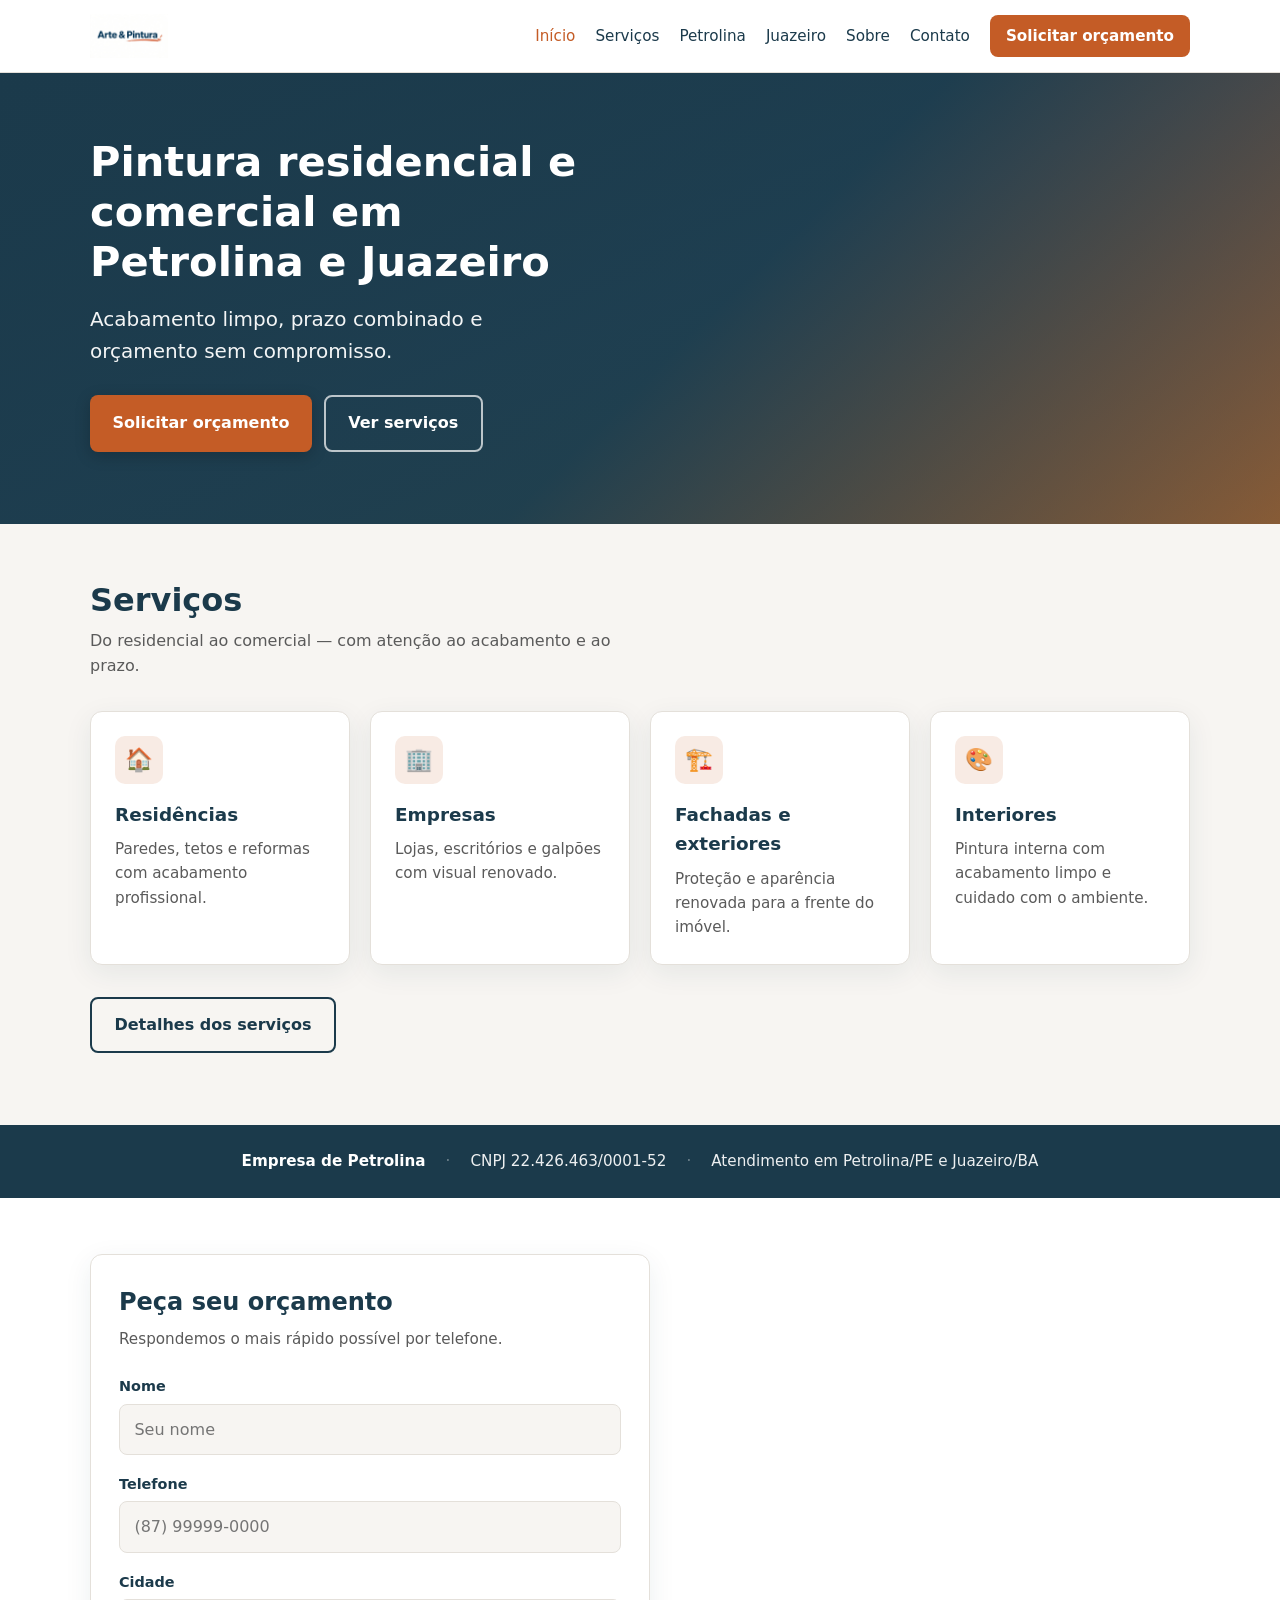
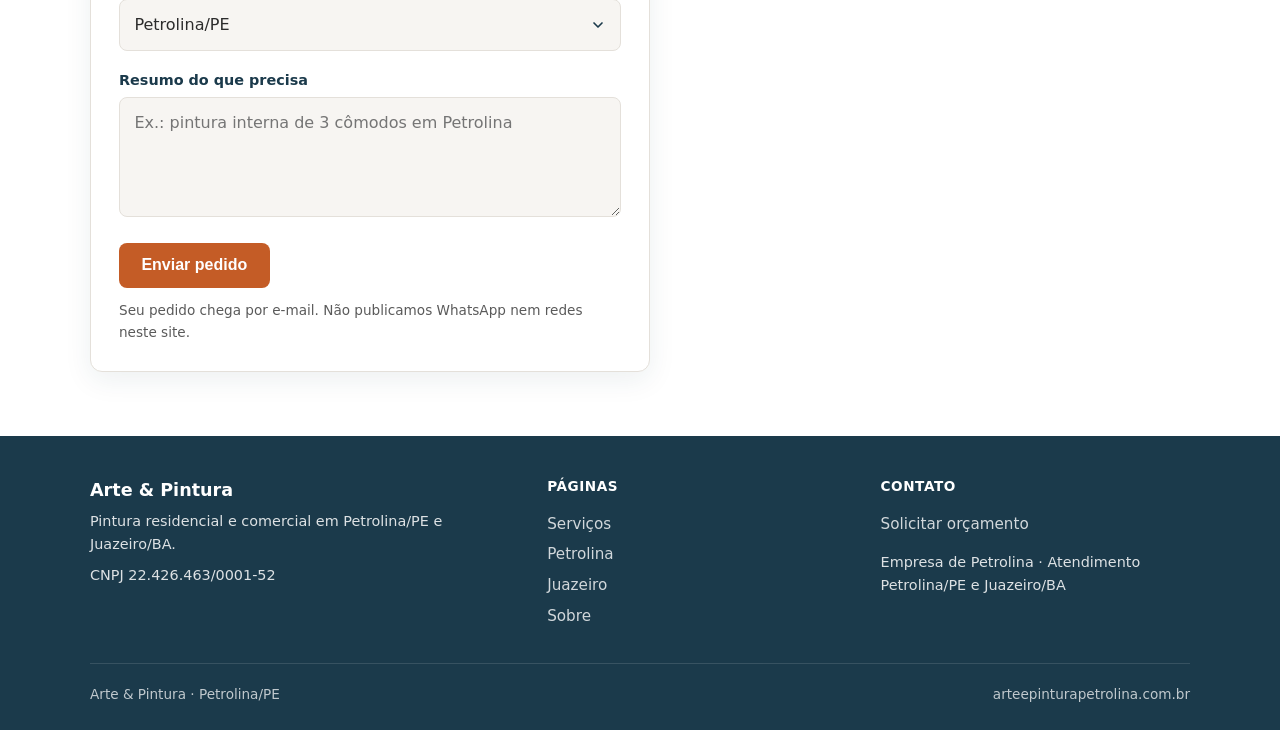
==== index.html @ bc2c7833 "Initial site: Arte & Pintura marketing site Static site for Petrolina/Juazeiro with lead form, SEO p" ====
<!DOCTYPE html>
<html lang="pt-BR">
<head>
  <meta charset="utf-8">
  <meta name="viewport" content="width=device-width, initial-scale=1">
  <title>Pintura em Petrolina e Juazeiro | Arte & Pintura</title>
  <meta name="description" content="Pintura residencial e comercial em Petrolina/PE e Juazeiro/BA. Acabamento limpo, prazo combinado e orçamento sem compromisso.">
  <link rel="canonical" href="https://arteepinturapetrolina.com.br/">
  <meta name="theme-color" content="#1B3A4B">
  <link rel="icon" href="images/favicon.svg" type="image/svg+xml">
  <link rel="stylesheet" href="css/styles.css?v=3">
  <meta property="og:title" content="Pintura em Petrolina e Juazeiro | Arte & Pintura">
  <meta property="og:description" content="Pintura residencial e comercial em Petrolina/PE e Juazeiro/BA. Acabamento limpo, prazo combinado e orçamento sem compromisso.">
  <meta property="og:type" content="website">
  <meta property="og:url" content="https://arteepinturapetrolina.com.br/">
  <meta property="og:locale" content="pt_BR">
  <meta property="og:image" content="https://arteepinturapetrolina.com.br/images/logo.jpg">
  <script type="application/ld+json">
  {
    "@context": "https://schema.org",
    "@type": "LocalBusiness",
    "name": "Arte & Pintura",
    "description": "Pintura residencial e comercial em Petrolina/PE e Juazeiro/BA.",
    "url": "https://arteepinturapetrolina.com.br/",
    "image": "https://arteepinturapetrolina.com.br/images/logo.jpg",
    "taxID": "22.426.463/0001-52",
    "areaServed": [
      {"@type": "City", "name": "Petrolina", "containedInPlace": {"@type": "State", "name": "Pernambuco"}},
      {"@type": "City", "name": "Juazeiro", "containedInPlace": {"@type": "State", "name": "Bahia"}}
    ],
    "address": {
      "@type": "PostalAddress",
      "addressLocality": "Petrolina",
      "addressRegion": "PE",
      "addressCountry": "BR"
    },
    "priceRange": "$$",
    "makesOffer": [
      {"@type": "Offer", "itemOffered": {"@type": "Service", "name": "Pintura residencial"}},
      {"@type": "Offer", "itemOffered": {"@type": "Service", "name": "Pintura comercial"}},
      {"@type": "Offer", "itemOffered": {"@type": "Service", "name": "Pintura de fachadas"}},
      {"@type": "Offer", "itemOffered": {"@type": "Service", "name": "Pintura de interiores"}}
    ]
  }
  </script>
  <!-- Google Analytics: descomente e troque G-XXXXXXXXXX pelo ID real
<script async src="https://www.googletagmanager.com/gtag/js?id=G-XXXXXXXXXX"></script>
<script>
  window.dataLayer = window.dataLayer || [];
  function gtag(){dataLayer.push(arguments);}
  gtag('js', new Date());
  gtag('config', 'G-XXXXXXXXXX');
</script>
-->
</head>
<body>
  <header class="site-header">
    <div class="container header-inner">
      <a class="logo-link" href="index.html" aria-label="Arte & Pintura — início">
        <img src="images/logo.jpg" alt="Arte & Pintura" width="220" height="48">
      </a>
      <button class="nav-toggle" type="button" aria-expanded="false" aria-controls="site-nav">Menu</button>
      <nav id="site-nav" class="site-nav" aria-label="Principal">
      <a href="index.html" aria-current="page">Início</a>
      <a href="servicos.html">Serviços</a>
      <a href="petrolina.html">Petrolina</a>
      <a href="juazeiro.html">Juazeiro</a>
      <a href="sobre.html">Sobre</a>
      <a href="contato.html">Contato</a>
      <a class="nav-cta" href="contato.html">Solicitar orçamento</a>
      </nav>
    </div>
  </header>
  <main>
    <section class="hero">
      <div class="container">
        <h1>Pintura residencial e comercial em Petrolina e Juazeiro</h1>
        <p class="lead">Acabamento limpo, prazo combinado e orçamento sem compromisso.</p>
        <div class="hero-actions">
          <a class="btn btn-primary" href="#orcamento">Solicitar orçamento</a>
          <a class="btn btn-secondary" href="servicos.html">Ver serviços</a>
        </div>
      </div>
    </section>

    <section class="section" aria-labelledby="servicos-titulo">
      <div class="container">
        <h2 id="servicos-titulo" class="section-title">Serviços</h2>
        <p class="section-intro">Do residencial ao comercial — com atenção ao acabamento e ao prazo.</p>
        <div class="cards">
          <article class="card">
            <div class="card-icon" aria-hidden="true">🏠</div>
            <h3>Residências</h3>
            <p>Paredes, tetos e reformas com acabamento profissional.</p>
          </article>
          <article class="card">
            <div class="card-icon" aria-hidden="true">🏢</div>
            <h3>Empresas</h3>
            <p>Lojas, escritórios e galpões com visual renovado.</p>
          </article>
          <article class="card">
            <div class="card-icon" aria-hidden="true">🏗️</div>
            <h3>Fachadas e exteriores</h3>
            <p>Proteção e aparência renovada para a frente do imóvel.</p>
          </article>
          <article class="card">
            <div class="card-icon" aria-hidden="true">🎨</div>
            <h3>Interiores</h3>
            <p>Pintura interna com acabamento limpo e cuidado com o ambiente.</p>
          </article>
        </div>
        <p class="mt-2"><a class="btn btn-secondary" href="servicos.html">Detalhes dos serviços</a></p>
      </div>
    </section>

    <div class="trust">
      <div class="container trust-inner">
        <span><strong>Empresa de Petrolina</strong></span>
        <span class="trust-sep">·</span>
        <span>CNPJ 22.426.463/0001-52</span>
        <span class="trust-sep">·</span>
        <span>Atendimento em Petrolina/PE e Juazeiro/BA</span>
      </div>
    </div>

    <section id="orcamento" class="form-section section-alt">
      <div class="container">
        <form class="form-card" data-lead-form
              action="https://formsubmit.co/clebertsfigueiredo@gmail.com"
              method="POST"
              novalidate>
          <!-- Envio via FormSubmit para clebertsfigueiredo@gmail.com. Na primeira vez, confirme o e-mail que o FormSubmit envia. -->
          <h2>Peça seu orçamento</h2>
          <p class="form-note">Respondemos o mais rápido possível por telefone.</p>
          <div class="form-group">
            <label for="nome">Nome</label>
            <input id="nome" name="nome" type="text" autocomplete="name" required placeholder="Seu nome">
          </div>
          <div class="form-group">
            <label for="telefone">Telefone</label>
            <input id="telefone" name="telefone" type="tel" autocomplete="tel" required placeholder="(87) 99999-0000">
          </div>
                    <div class="form-group">
            <label for="cidade">Cidade</label>
            <select id="cidade" class="form-select" name="cidade" required>
              <option value="Petrolina/PE" selected>Petrolina/PE</option>
              <option value="Juazeiro/BA">Juazeiro/BA</option>
            </select>
          </div>
<div class="form-group">
            <label for="resumo">Resumo do que precisa</label>
            <textarea id="resumo" name="resumo" required placeholder="Ex.: pintura interna de 3 cômodos em Petrolina"></textarea>
          </div>
          <div class="form-actions">
            <button class="btn btn-primary" type="submit">Enviar pedido</button>
          </div>
          <p class="form-hint">Seu pedido chega por e-mail. Não publicamos WhatsApp nem redes neste site.</p>
          <p class="form-status" role="status" aria-live="polite"></p>
        </form>
      </div>
    </section>
  </main>
  <footer class="site-footer">
    <div class="container">
      <div class="footer-grid">
        <div>
          <div class="footer-brand">Arte & Pintura</div>
          <p>Pintura residencial e comercial em Petrolina/PE e Juazeiro/BA.</p>
          <p style="margin-top:0.5rem">CNPJ 22.426.463/0001-52</p>
        </div>
        <div>
          <h3>Páginas</h3>
          <ul class="footer-links">
            <li><a href="servicos.html">Serviços</a></li>
            <li><a href="petrolina.html">Petrolina</a></li>
            <li><a href="juazeiro.html">Juazeiro</a></li>
            <li><a href="sobre.html">Sobre</a></li>
          </ul>
        </div>
        <div>
          <h3>Contato</h3>
          <ul class="footer-links">
            <li><a href="contato.html">Solicitar orçamento</a></li>
          </ul>
          <p style="margin-top:0.75rem">Empresa de Petrolina · Atendimento Petrolina/PE e Juazeiro/BA</p>
        </div>
      </div>
      <div class="footer-bottom">
        <span>Arte & Pintura · Petrolina/PE</span>
        <span>arteepinturapetrolina.com.br</span>
      </div>
    </div>
  </footer>
  <script src="js/main.js?v=2"></script>
</body>
</html>
---- css/styles.css ----
/* Arte & Pintura — brand styles */
:root {
  --blue: #1B3A4B;
  --terracotta: #C45C26;
  --terracotta-dark: #A34A1E;
  --bg: #F7F5F2;
  --charcoal: #2C2C2C;
  --white: #ffffff;
  --muted: #5a5a5a;
  --border: #e4e0da;
  --shadow: 0 8px 28px rgba(27, 58, 75, 0.08);
  --radius: 12px;
  --max: 1100px;
  --font: "Segoe UI", system-ui, -apple-system, Roboto, "Helvetica Neue", Arial, sans-serif;
}

*, *::before, *::after { box-sizing: border-box; }

html { scroll-behavior: smooth; }

body {
  margin: 0;
  font-family: var(--font);
  color: var(--charcoal);
  background: var(--bg);
  line-height: 1.6;
  -webkit-font-smoothing: antialiased;
}

img { max-width: 100%; height: auto; display: block; }

a { color: var(--blue); text-decoration: none; }
a:hover { color: var(--terracotta); }

.container {
  width: min(100% - 2rem, var(--max));
  margin-inline: auto;
}

/* Header */
.site-header {
  background: var(--white);
  border-bottom: 1px solid var(--border);
  position: sticky;
  top: 0;
  z-index: 100;
}

.header-inner {
  display: flex;
  align-items: center;
  justify-content: space-between;
  gap: 1rem;
  padding: 0.75rem 0;
  min-height: 72px;
}

.logo-link {
  display: flex;
  align-items: center;
  flex-shrink: 0;
}

.logo-link img {
  height: 44px;
  width: auto;
}

.nav-toggle {
  display: none;
  background: transparent;
  border: 1px solid var(--border);
  border-radius: 8px;
  padding: 0.5rem 0.75rem;
  cursor: pointer;
  color: var(--blue);
  font-size: 0.9rem;
  font-weight: 600;
}

.site-nav {
  display: flex;
  align-items: center;
  gap: 0.25rem 1.25rem;
  flex-wrap: wrap;
}

.site-nav a {
  color: var(--blue);
  font-weight: 500;
  font-size: 0.95rem;
  padding: 0.35rem 0;
}

.site-nav a:hover,
.site-nav a[aria-current="page"] {
  color: var(--terracotta);
}

.site-nav .nav-cta {
  background: var(--terracotta);
  color: var(--white) !important;
  padding: 0.55rem 1rem;
  border-radius: 8px;
  font-weight: 600;
}

.site-nav .nav-cta:hover {
  background: var(--terracotta-dark);
}

@media (max-width: 860px) {
  .nav-toggle { display: inline-flex; align-items: center; }
  .site-nav {
    display: none;
    position: absolute;
    left: 0;
    right: 0;
    top: 100%;
    background: var(--white);
    border-bottom: 1px solid var(--border);
    flex-direction: column;
    align-items: stretch;
    padding: 0.75rem 1rem 1rem;
    gap: 0;
  }
  .site-nav.is-open { display: flex; }
  .site-nav a {
    padding: 0.75rem 0.5rem;
    border-bottom: 1px solid var(--border);
  }
  .site-nav .nav-cta {
    text-align: center;
    margin-top: 0.5rem;
    border-bottom: none;
  }
  .header-inner { position: relative; }
}

/* Buttons */
.btn {
  display: inline-flex;
  align-items: center;
  justify-content: center;
  gap: 0.4rem;
  padding: 0.85rem 1.4rem;
  border-radius: 8px;
  font-weight: 600;
  font-size: 1rem;
  border: none;
  cursor: pointer;
  text-decoration: none;
  transition: background 0.15s ease, transform 0.1s ease;
}

.btn:active { transform: translateY(1px); }

.btn-primary {
  background: var(--terracotta);
  color: var(--white);
}

.btn-primary:hover {
  background: var(--terracotta-dark);
  color: var(--white);
}

.btn-secondary {
  background: transparent;
  color: var(--blue);
  border: 2px solid var(--blue);
}

.btn-secondary:hover {
  background: var(--blue);
  color: var(--white);
}

/* Hero */
.hero {
  background:
    linear-gradient(135deg, rgba(27, 58, 75, 0.92) 0%, rgba(27, 58, 75, 0.78) 55%, rgba(196, 92, 38, 0.55) 100%),
    linear-gradient(160deg, #1B3A4B 0%, #2a4f63 50%, #3d5a4a 100%);
  color: var(--white);
  padding: 4rem 0 4.5rem;
}

.hero h1 {
  margin: 0 0 1rem;
  font-size: clamp(1.75rem, 4vw, 2.6rem);
  line-height: 1.2;
  font-weight: 700;
  max-width: 18ch;
}

.hero .lead {
  margin: 0 0 1.75rem;
  font-size: clamp(1.05rem, 2vw, 1.25rem);
  opacity: 0.95;
  max-width: 36ch;
}

.hero-actions {
  display: flex;
  flex-wrap: wrap;
  gap: 0.75rem;
}

.hero .btn-primary {
  box-shadow: 0 4px 16px rgba(0, 0, 0, 0.2);
}

.hero .btn-secondary {
  border-color: rgba(255, 255, 255, 0.7);
  color: var(--white);
}

.hero .btn-secondary:hover {
  background: var(--white);
  color: var(--blue);
  border-color: var(--white);
}

/* Sections */
.section {
  padding: 3.5rem 0;
}

.section-title {
  margin: 0 0 0.5rem;
  font-size: clamp(1.5rem, 3vw, 2rem);
  color: var(--blue);
  line-height: 1.25;
}

.section-intro {
  margin: 0 0 2rem;
  color: var(--muted);
  max-width: 55ch;
}

.section-alt {
  background: var(--white);
}

/* Service cards */
.cards {
  display: grid;
  grid-template-columns: repeat(auto-fit, minmax(230px, 1fr));
  gap: 1.25rem;
}

.card {
  background: var(--white);
  border: 1px solid var(--border);
  border-radius: var(--radius);
  padding: 1.5rem;
  box-shadow: var(--shadow);
  transition: border-color 0.15s ease;
}

.section-alt .card {
  background: var(--bg);
}

.card:hover {
  border-color: var(--terracotta);
}

.card-icon {
  width: 48px;
  height: 48px;
  border-radius: 10px;
  background: rgba(196, 92, 38, 0.12);
  color: var(--terracotta);
  display: flex;
  align-items: center;
  justify-content: center;
  margin-bottom: 1rem;
  font-size: 1.4rem;
}

.card h3 {
  margin: 0 0 0.5rem;
  color: var(--blue);
  font-size: 1.15rem;
}

.card p {
  margin: 0;
  color: var(--muted);
  font-size: 0.95rem;
}

/* Trust bar */
.trust {
  background: var(--blue);
  color: rgba(255, 255, 255, 0.92);
  padding: 1.5rem 0;
  text-align: center;
  font-size: 0.95rem;
}

.trust strong { color: var(--white); }

.trust-inner {
  display: flex;
  flex-wrap: wrap;
  justify-content: center;
  gap: 0.5rem 1.25rem;
}

.trust-sep {
  opacity: 0.4;
  display: none;
}

@media (min-width: 700px) {
  .trust-sep { display: inline; }
}

/* Form */
.form-section {
  padding: 3.5rem 0 4rem;
}

.form-card {
  background: var(--white);
  border: 1px solid var(--border);
  border-radius: var(--radius);
  padding: 1.75rem;
  box-shadow: var(--shadow);
  max-width: 560px;
}

.form-card h2 {
  margin: 0 0 0.35rem;
  color: var(--blue);
  font-size: 1.5rem;
}

.form-card .form-note {
  margin: 0 0 1.5rem;
  color: var(--muted);
  font-size: 0.95rem;
}

.form-group {
  margin-bottom: 1.1rem;
}

.form-group label {
  display: block;
  font-weight: 600;
  color: var(--blue);
  margin-bottom: 0.35rem;
  font-size: 0.9rem;
}

.form-group input,
.form-group select,
.form-group textarea {
  width: 100%;
  padding: 0.75rem 0.9rem;
  border: 1px solid var(--border);
  border-radius: 8px;
  font: inherit;
  color: var(--charcoal);
  background: var(--bg);
  transition: border-color 0.15s ease, box-shadow 0.15s ease;
}

.form-group input:focus,
.form-group select:focus,
.form-group textarea:focus {
  outline: none;
  border-color: var(--terracotta);
  box-shadow: 0 0 0 3px rgba(196, 92, 38, 0.18);
  background: var(--white);
}

.form-group select,
select.form-select {
  display: block;
  width: 100%;
  max-width: 100%;
  height: 3.25rem;
  min-height: 3.25rem;
  padding: 0.75rem 2.75rem 0.75rem 0.9rem;
  border: 1px solid var(--border);
  border-radius: 8px;
  font: inherit;
  font-size: 1rem;
  line-height: 1.25;
  color: var(--charcoal);
  background-color: var(--bg);
  background-image: url("data:image/svg+xml,%3Csvg xmlns='http://www.w3.org/2000/svg' width='16' height='16' viewBox='0 0 24 24' fill='none' stroke='%231B3A4B' stroke-width='2.5' stroke-linecap='round' stroke-linejoin='round'%3E%3Cpolyline points='6 9 12 15 18 9'%3E%3C/polyline%3E%3C/svg%3E");
  background-repeat: no-repeat;
  background-position: right 0.9rem center;
  background-size: 1rem;
  appearance: none;
  -webkit-appearance: none;
  -moz-appearance: none;
  cursor: pointer;
  box-sizing: border-box;
  vertical-align: middle;
}

.form-group select:focus,
select.form-select:focus {
  outline: none;
  border-color: var(--terracotta);
  box-shadow: 0 0 0 3px rgba(196, 92, 38, 0.18);
  background-color: var(--white);
  background-image: url("data:image/svg+xml,%3Csvg xmlns='http://www.w3.org/2000/svg' width='16' height='16' viewBox='0 0 24 24' fill='none' stroke='%231B3A4B' stroke-width='2.5' stroke-linecap='round' stroke-linejoin='round'%3E%3Cpolyline points='6 9 12 15 18 9'%3E%3C/polyline%3E%3C/svg%3E");
  background-repeat: no-repeat;
  background-position: right 0.9rem center;
  background-size: 1rem;
}

.form-group textarea {
  min-height: 120px;
  resize: vertical;
}

.form-actions {
  display: flex;
  flex-wrap: wrap;
  gap: 0.75rem;
  align-items: center;
  margin-top: 0.5rem;
}

.form-hint {
  font-size: 0.85rem;
  color: var(--muted);
  margin: 0.75rem 0 0;
}

.form-status {
  margin-top: 0.75rem;
  font-size: 0.9rem;
  display: none;
}

.form-status.is-visible { display: block; }
.form-status.is-error { color: #a33; }
.form-status.is-ok { color: #1a6b3c; }

/* Page hero (inner pages) */
.page-hero {
  background: var(--blue);
  color: var(--white);
  padding: 2.75rem 0;
}

.page-hero h1 {
  margin: 0 0 0.5rem;
  font-size: clamp(1.6rem, 3.5vw, 2.2rem);
}

.page-hero p {
  margin: 0;
  opacity: 0.9;
  max-width: 50ch;
  font-size: 1.05rem;
}

/* Content blocks */
.prose {
  max-width: 65ch;
}

.prose p { margin: 0 0 1rem; color: var(--muted); }
.prose p:last-child { margin-bottom: 0; }

.content-grid {
  display: grid;
  gap: 2rem;
}

@media (min-width: 800px) {
  .content-grid-2 {
    grid-template-columns: 1.2fr 1fr;
    align-items: start;
  }
}

.list-check {
  list-style: none;
  padding: 0;
  margin: 0;
}

.list-check li {
  position: relative;
  padding: 0.55rem 0 0.55rem 1.75rem;
  border-bottom: 1px solid var(--border);
  color: var(--muted);
}

.list-check li::before {
  content: "";
  position: absolute;
  left: 0;
  top: 1rem;
  width: 10px;
  height: 10px;
  border-radius: 50%;
  background: var(--terracotta);
}

/* Thank you */
.thanks {
  text-align: center;
  padding: 4.5rem 0;
  max-width: 36rem;
  margin-inline: auto;
}

.thanks-icon {
  width: 64px;
  height: 64px;
  margin: 0 auto 1.25rem;
  border-radius: 50%;
  background: rgba(196, 92, 38, 0.15);
  color: var(--terracotta);
  display: flex;
  align-items: center;
  justify-content: center;
  font-size: 1.75rem;
}

.thanks h1 {
  color: var(--blue);
  margin: 0 0 0.75rem;
}

.thanks p {
  color: var(--muted);
  margin: 0 0 1.75rem;
}

/* Footer */
.site-footer {
  background: var(--blue);
  color: rgba(255, 255, 255, 0.85);
  padding: 2.5rem 0 1.5rem;
  margin-top: auto;
}

.footer-grid {
  display: grid;
  gap: 1.5rem;
  margin-bottom: 2rem;
}

@media (min-width: 700px) {
  .footer-grid {
    grid-template-columns: 1.4fr 1fr 1fr;
  }
}

.footer-brand {
  font-weight: 700;
  color: var(--white);
  font-size: 1.1rem;
  margin-bottom: 0.35rem;
}

.site-footer p {
  margin: 0;
  font-size: 0.9rem;
}

.site-footer h3 {
  margin: 0 0 0.65rem;
  color: var(--white);
  font-size: 0.85rem;
  text-transform: uppercase;
  letter-spacing: 0.04em;
}

.footer-links {
  list-style: none;
  padding: 0;
  margin: 0;
}

.footer-links a {
  color: rgba(255, 255, 255, 0.8);
  font-size: 0.95rem;
  display: inline-block;
  padding: 0.2rem 0;
}

.footer-links a:hover { color: #f0b090; }

.footer-bottom {
  border-top: 1px solid rgba(255, 255, 255, 0.15);
  padding-top: 1.25rem;
  font-size: 0.85rem;
  display: flex;
  flex-wrap: wrap;
  gap: 0.5rem 1.5rem;
  justify-content: space-between;
  opacity: 0.85;
}

/* Utility */
.sr-only {
  position: absolute;
  width: 1px;
  height: 1px;
  padding: 0;
  margin: -1px;
  overflow: hidden;
  clip: rect(0, 0, 0, 0);
  border: 0;
}

.mt-2 { margin-top: 2rem; }
.mb-0 { margin-bottom: 0; }

body {
  min-height: 100vh;
  display: flex;
  flex-direction: column;
}

main { flex: 1; }
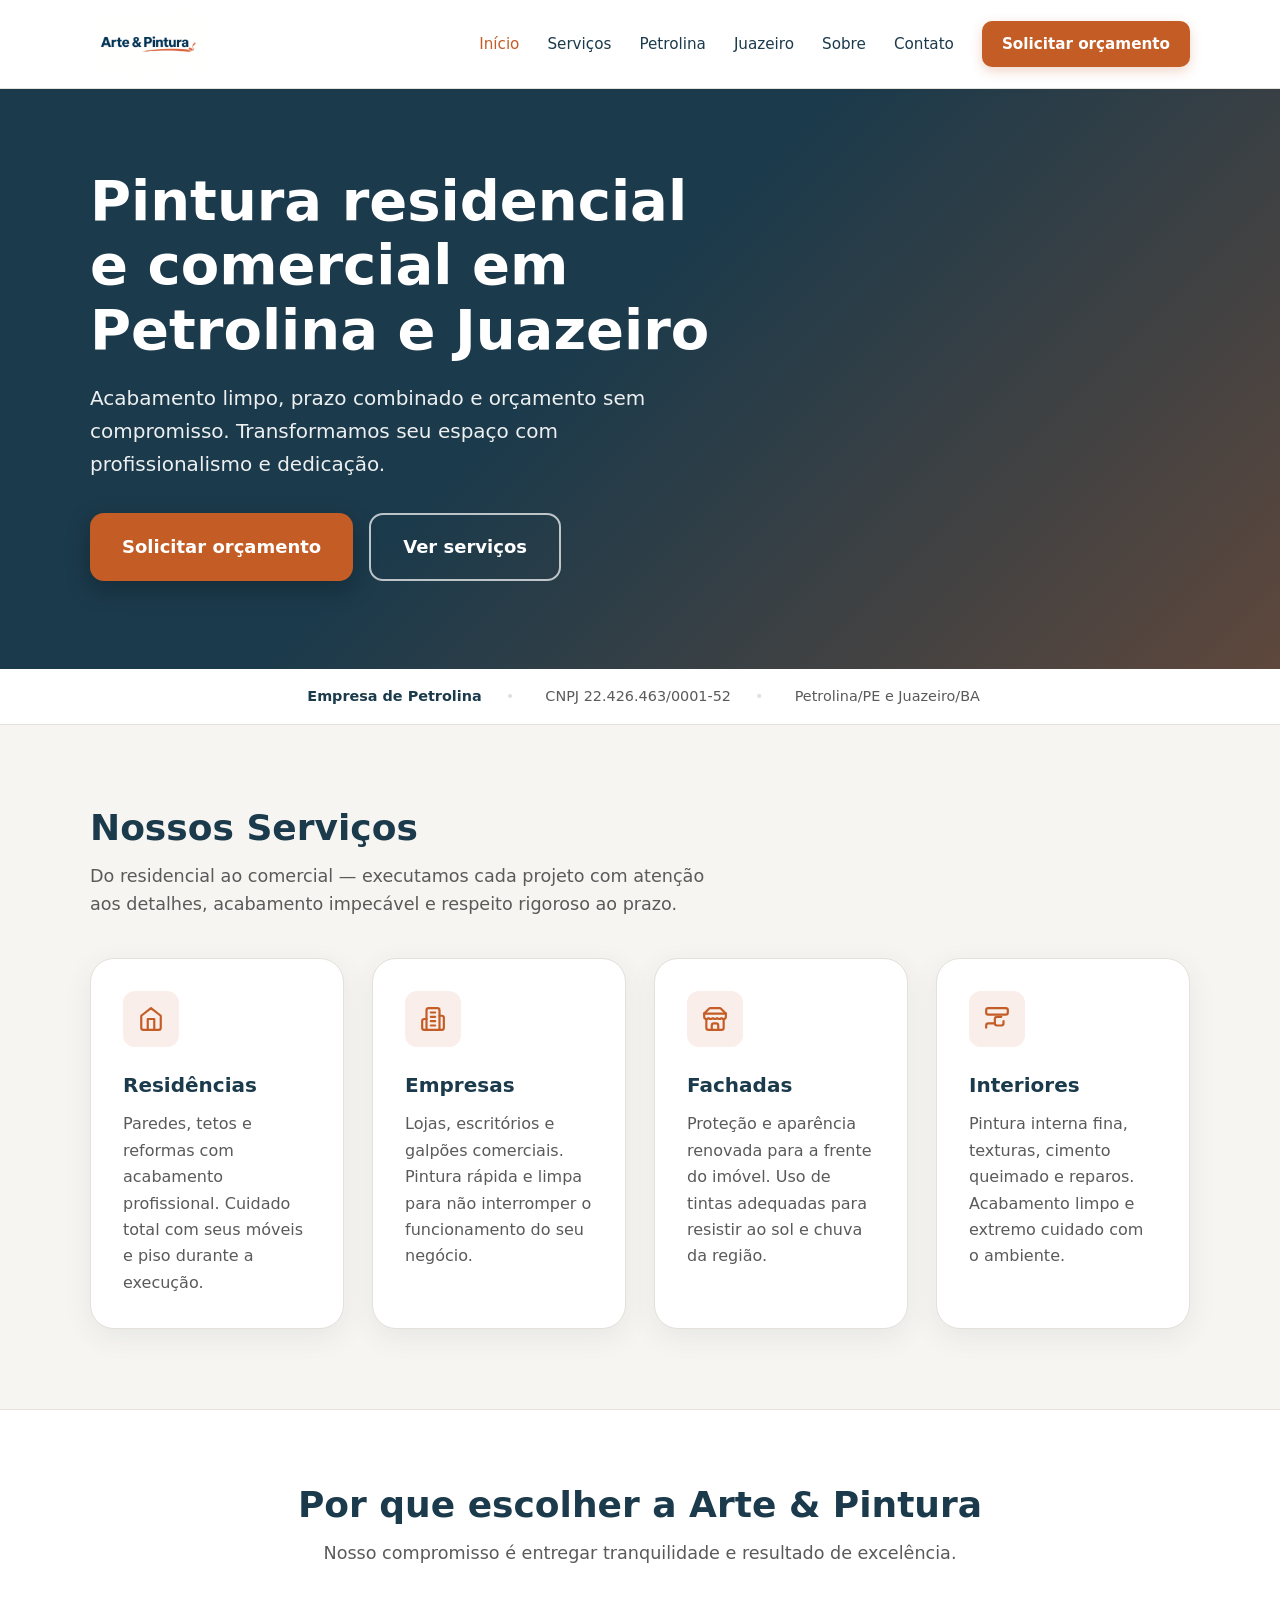
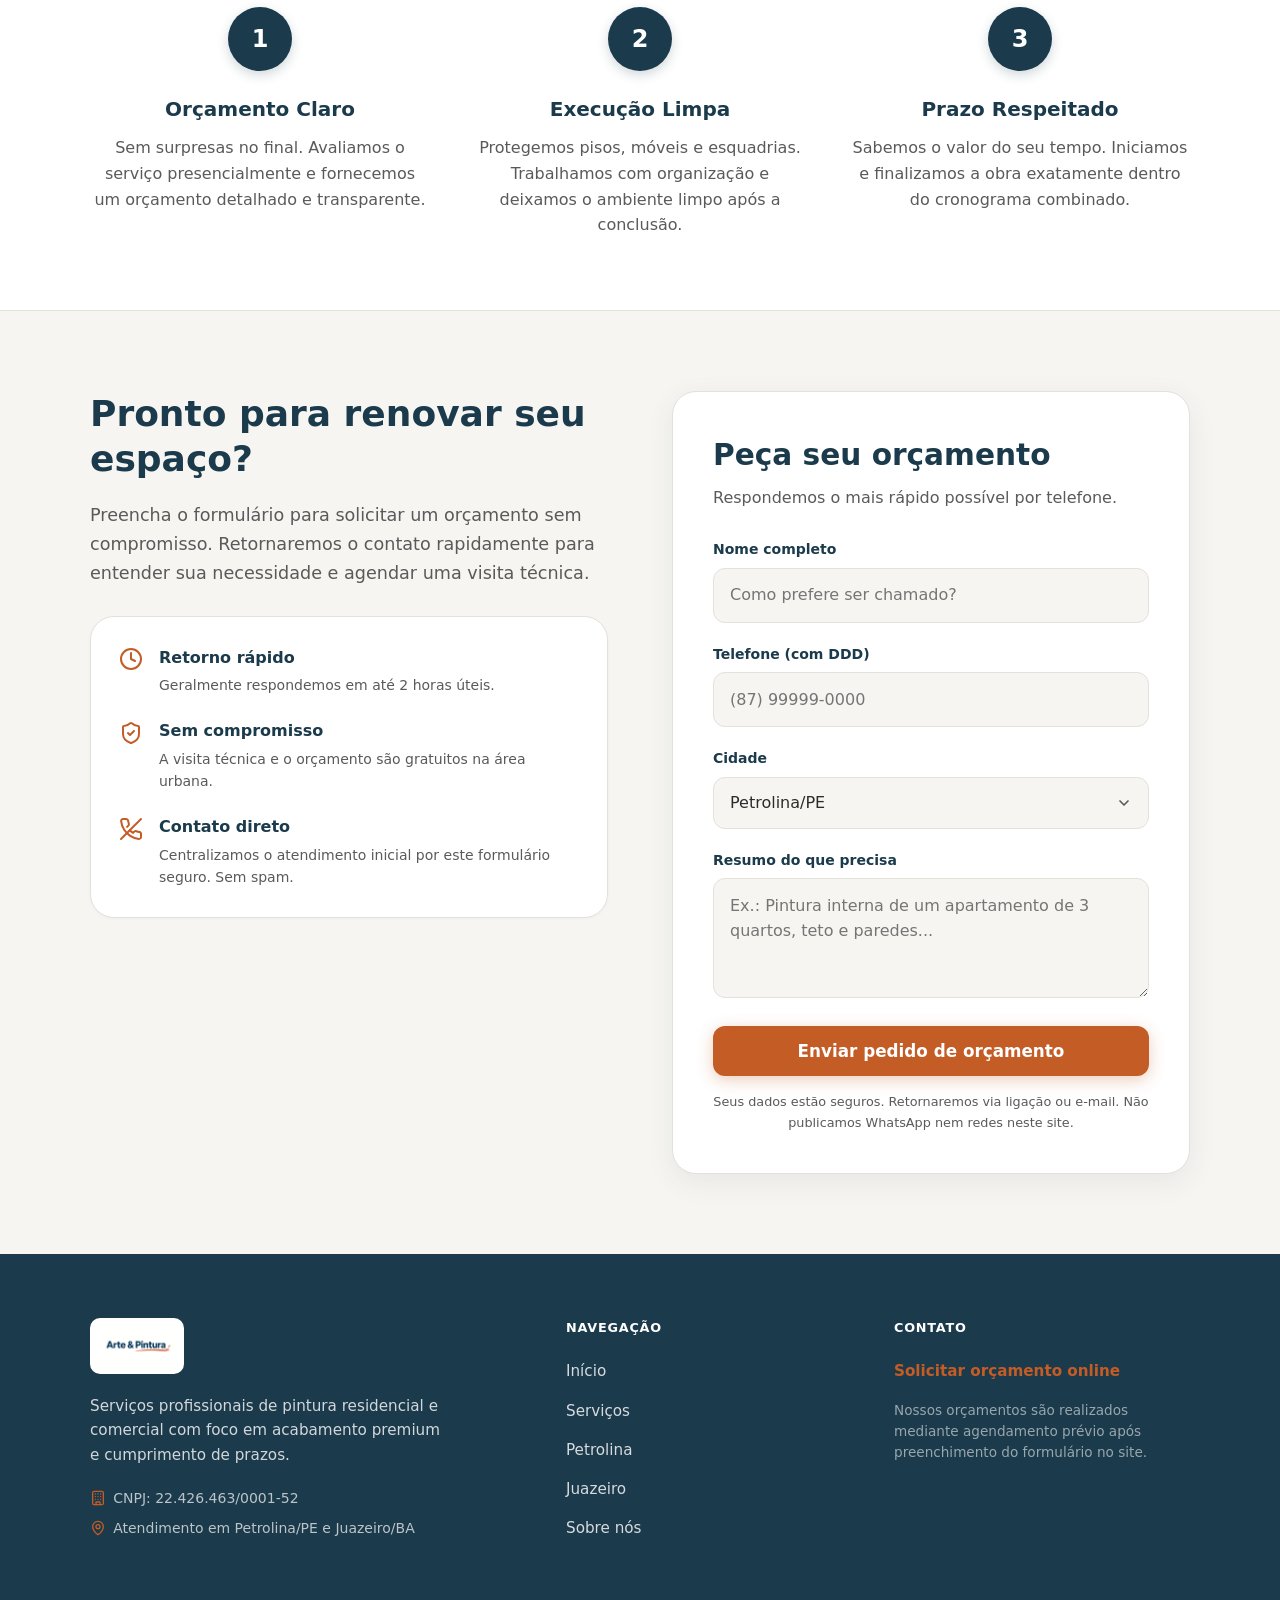
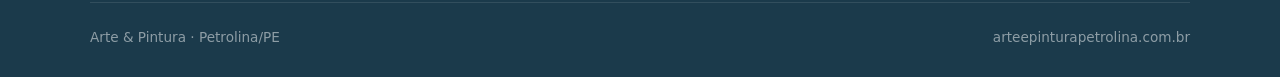
==== commit 5e76d360: "feat: port Superdesign main-site redesign with larger logo Replace the 6 main pages with the Superde" ====
--- a/index.html
+++ b/index.html
@@ -8,7 +8,7 @@
   <link rel="canonical" href="https://arteepinturapetrolina.com.br/">
   <meta name="theme-color" content="#1B3A4B">
   <link rel="icon" href="images/favicon.svg" type="image/svg+xml">
-  <link rel="stylesheet" href="css/styles.css?v=3">
+  <link rel="stylesheet" href="css/styles.css?v=4">
   <meta property="og:title" content="Pintura em Petrolina e Juazeiro | Arte & Pintura">
   <meta property="og:description" content="Pintura residencial e comercial em Petrolina/PE e Juazeiro/BA. Acabamento limpo, prazo combinado e orçamento sem compromisso.">
   <meta property="og:type" content="website">
@@ -57,7 +57,7 @@
   <header class="site-header">
     <div class="container header-inner">
       <a class="logo-link" href="index.html" aria-label="Arte & Pintura — início">
-        <img src="images/logo.jpg" alt="Arte & Pintura" width="220" height="48">
+        <img src="images/logo.jpg" alt="Arte & Pintura" width="280" height="64">
       </a>
       <button class="nav-toggle" type="button" aria-expanded="false" aria-controls="site-nav">Menu</button>
       <nav id="site-nav" class="site-nav" aria-label="Principal">
@@ -74,89 +74,147 @@
   <main>
     <section class="hero">
       <div class="container">
-        <h1>Pintura residencial e comercial em Petrolina e Juazeiro</h1>
-        <p class="lead">Acabamento limpo, prazo combinado e orçamento sem compromisso.</p>
-        <div class="hero-actions">
-          <a class="btn btn-primary" href="#orcamento">Solicitar orçamento</a>
-          <a class="btn btn-secondary" href="servicos.html">Ver serviços</a>
-        </div>
-      </div>
-    </section>
-
-    <section class="section" aria-labelledby="servicos-titulo">
-      <div class="container">
-        <h2 id="servicos-titulo" class="section-title">Serviços</h2>
-        <p class="section-intro">Do residencial ao comercial — com atenção ao acabamento e ao prazo.</p>
-        <div class="cards">
-          <article class="card">
-            <div class="card-icon" aria-hidden="true">🏠</div>
-            <h3>Residências</h3>
-            <p>Paredes, tetos e reformas com acabamento profissional.</p>
-          </article>
-          <article class="card">
-            <div class="card-icon" aria-hidden="true">🏢</div>
-            <h3>Empresas</h3>
-            <p>Lojas, escritórios e galpões com visual renovado.</p>
-          </article>
-          <article class="card">
-            <div class="card-icon" aria-hidden="true">🏗️</div>
-            <h3>Fachadas e exteriores</h3>
-            <p>Proteção e aparência renovada para a frente do imóvel.</p>
-          </article>
-          <article class="card">
-            <div class="card-icon" aria-hidden="true">🎨</div>
-            <h3>Interiores</h3>
-            <p>Pintura interna com acabamento limpo e cuidado com o ambiente.</p>
-          </article>
-        </div>
-        <p class="mt-2"><a class="btn btn-secondary" href="servicos.html">Detalhes dos serviços</a></p>
+        <div class="hero-inner">
+          <h1>Pintura residencial e comercial em Petrolina e Juazeiro</h1>
+          <p class="lead">Acabamento limpo, prazo combinado e orçamento sem compromisso. Transformamos seu espaço com profissionalismo e dedicação.</p>
+          <div class="hero-actions">
+            <a class="btn btn-primary btn-lg" href="#orcamento">Solicitar orçamento</a>
+            <a class="btn btn-secondary btn-lg" href="servicos.html">Ver serviços</a>
+          </div>
+        </div>
       </div>
     </section>
 
     <div class="trust">
       <div class="container trust-inner">
-        <span><strong>Empresa de Petrolina</strong></span>
-        <span class="trust-sep">·</span>
-        <span>CNPJ 22.426.463/0001-52</span>
-        <span class="trust-sep">·</span>
-        <span>Atendimento em Petrolina/PE e Juazeiro/BA</span>
+        <span class="trust-item"><span class="trust-icon"><svg viewBox="0 0 24 24" aria-hidden="true"><path d="M20 10c0 4.993-5.539 10.193-7.399 11.799a1 1 0 0 1-1.202 0C9.539 20.193 4 14.993 4 10a8 8 0 0 1 16 0"/><circle cx="12" cy="10" r="3"/></svg></span><strong>Empresa de Petrolina</strong></span>
+        <span class="trust-sep">•</span>
+        <span class="trust-item"><span class="trust-icon"><svg viewBox="0 0 24 24" aria-hidden="true"><path d="M15 2H6a2 2 0 0 0-2 2v16a2 2 0 0 0 2 2h12a2 2 0 0 0 2-2V7Z"/><path d="M14 2v4a2 2 0 0 0 2 2h4"/><path d="M10 9H8"/><path d="M16 13H8"/><path d="M16 17H8"/></svg></span>CNPJ 22.426.463/0001-52</span>
+        <span class="trust-sep">•</span>
+        <span class="trust-item"><span class="trust-icon"><svg viewBox="0 0 24 24" aria-hidden="true"><polygon points="3 11 22 2 13 21 11 13 3 11"/></svg></span>Petrolina/PE e Juazeiro/BA</span>
       </div>
     </div>
 
-    <section id="orcamento" class="form-section section-alt">
-      <div class="container">
-        <form class="form-card" data-lead-form
+    <section id="servicos" class="section section-lg" aria-labelledby="servicos-titulo">
+      <div class="container">
+        <h2 id="servicos-titulo" class="section-title">Nossos Serviços</h2>
+        <p class="section-intro">Do residencial ao comercial — executamos cada projeto com atenção aos detalhes, acabamento impecável e respeito rigoroso ao prazo.</p>
+        <div class="cards">
+          <article class="card">
+            <div class="card-icon"><svg viewBox="0 0 24 24" aria-hidden="true"><path d="m3 9 9-7 9 7v11a2 2 0 0 1-2 2H5a2 2 0 0 1-2-2z"/><polyline points="9 22 9 12 15 12 15 22"/></svg></div>
+            <h3>Residências</h3>
+            <p>Paredes, tetos e reformas com acabamento profissional. Cuidado total com seus móveis e piso durante a execução.</p>
+          </article>
+          <article class="card">
+            <div class="card-icon"><svg viewBox="0 0 24 24" aria-hidden="true"><path d="M6 22V4a2 2 0 0 1 2-2h8a2 2 0 0 1 2 2v18Z"/><path d="M6 12H4a2 2 0 0 0-2 2v6a2 2 0 0 0 2 2h2"/><path d="M18 9h2a2 2 0 0 1 2 2v9a2 2 0 0 1-2 2h-2"/><path d="M10 6h4"/><path d="M10 10h4"/><path d="M10 14h4"/><path d="M10 18h4"/></svg></div>
+            <h3>Empresas</h3>
+            <p>Lojas, escritórios e galpões comerciais. Pintura rápida e limpa para não interromper o funcionamento do seu negócio.</p>
+          </article>
+          <article class="card">
+            <div class="card-icon"><svg viewBox="0 0 24 24" aria-hidden="true"><path d="m2 7 4.41-4.41A2 2 0 0 1 7.83 2h8.34a2 2 0 0 1 1.42.59L22 7"/><path d="M4 12v8a2 2 0 0 0 2 2h12a2 2 0 0 0 2-2v-8"/><path d="M15 22v-4a2 2 0 0 0-2-2h-2a2 2 0 0 0-2 2v4"/><path d="M2 7h20"/><path d="M22 7v3a2 2 0 0 1-2 2 2.7 2.7 0 0 1-1.59-.63.7.7 0 0 0-.82 0A2.7 2.7 0 0 1 16 12a2.7 2.7 0 0 1-1.59-.63.7.7 0 0 0-.82 0A2.7 2.7 0 0 1 12 12a2.7 2.7 0 0 1-1.59-.63.7.7 0 0 0-.82 0A2.7 2.7 0 0 1 8 12a2.7 2.7 0 0 1-1.59-.63.7.7 0 0 0-.82 0A2.7 2.7 0 0 1 4 12a2 2 0 0 1-2-2V7"/></svg></div>
+            <h3>Fachadas</h3>
+            <p>Proteção e aparência renovada para a frente do imóvel. Uso de tintas adequadas para resistir ao sol e chuva da região.</p>
+          </article>
+          <article class="card">
+            <div class="card-icon"><svg viewBox="0 0 24 24" aria-hidden="true"><rect width="20" height="6" x="2" y="2" rx="2"/><path d="M10 16v-4a2 2 0 0 1 2-2h4"/><path d="M10 16a2 2 0 0 0 2 2h4a2 2 0 0 0 2-2v-2"/><path d="M10 16H4a2 2 0 0 0-2 2v2"/></svg></div>
+            <h3>Interiores</h3>
+            <p>Pintura interna fina, texturas, cimento queimado e reparos. Acabamento limpo e extremo cuidado com o ambiente.</p>
+          </article>
+        </div>
+      </div>
+    </section>
+
+    <section class="section section-alt" aria-labelledby="porque-titulo">
+      <div class="container">
+        <div class="text-center">
+          <h2 id="porque-titulo" class="section-title">Por que escolher a Arte &amp; Pintura</h2>
+          <p class="section-intro section-intro--center">Nosso compromisso é entregar tranquilidade e resultado de excelência.</p>
+        </div>
+        <div class="process">
+          <div>
+            <div class="process-step-num">1</div>
+            <h3>Orçamento Claro</h3>
+            <p>Sem surpresas no final. Avaliamos o serviço presencialmente e fornecemos um orçamento detalhado e transparente.</p>
+          </div>
+          <div>
+            <div class="process-step-num">2</div>
+            <h3>Execução Limpa</h3>
+            <p>Protegemos pisos, móveis e esquadrias. Trabalhamos com organização e deixamos o ambiente limpo após a conclusão.</p>
+          </div>
+          <div>
+            <div class="process-step-num">3</div>
+            <h3>Prazo Respeitado</h3>
+            <p>Sabemos o valor do seu tempo. Iniciamos e finalizamos a obra exatamente dentro do cronograma combinado.</p>
+          </div>
+        </div>
+      </div>
+    </section>
+
+    <section id="orcamento" class="section section-lg">
+      <div class="container">
+        <div class="form-layout">
+          <div class="form-layout-copy">
+            <h2>Pronto para renovar seu espaço?</h2>
+            <p>Preencha o formulário para solicitar um orçamento sem compromisso. Retornaremos o contato rapidamente para entender sua necessidade e agendar uma visita técnica.</p>
+            <div class="perk-card">
+              <div class="perk">
+                <span class="perk-icon"><svg viewBox="0 0 24 24" aria-hidden="true"><circle cx="12" cy="12" r="10"/><polyline points="12 6 12 12 16 14"/></svg></span>
+                <div>
+                  <h4>Retorno rápido</h4>
+                  <p>Geralmente respondemos em até 2 horas úteis.</p>
+                </div>
+              </div>
+              <div class="perk">
+                <span class="perk-icon"><svg viewBox="0 0 24 24" aria-hidden="true"><path d="M20 13c0 5-3.5 7.5-7.66 8.95a1 1 0 0 1-.67-.01C7.5 20.5 4 18 4 13V6a1 1 0 0 1 1-1c2 0 4.5-1.2 6.24-2.72a1.17 1.17 0 0 1 1.52 0C14.51 3.81 17 5 19 5a1 1 0 0 1 1 1z"/><path d="m9 12 2 2 4-4"/></svg></span>
+                <div>
+                  <h4>Sem compromisso</h4>
+                  <p>A visita técnica e o orçamento são gratuitos na área urbana.</p>
+                </div>
+              </div>
+              <div class="perk">
+                <span class="perk-icon"><svg viewBox="0 0 24 24" aria-hidden="true"><path d="M10.68 13.31a16 16 0 0 0 3.41 2.6l1.27-1.27a2 2 0 0 1 2.11-.45 12.84 12.84 0 0 0 2.81.7 2 2 0 0 1 1.72 2v3a2 2 0 0 1-2.18 2 19.79 19.79 0 0 1-8.63-3.07 19.42 19.42 0 0 1-6-6 19.79 19.79 0 0 1-3.07-8.67A2 2 0 0 1 4.11 2h3a2 2 0 0 1 2 1.72 12.84 12.84 0 0 0 .7 2.81 2 2 0 0 1-.45 2.11L8.09 9.91"/><line x1="22" x2="2" y1="2" y2="22"/></svg></span>
+                <div>
+                  <h4>Contato direto</h4>
+                  <p>Centralizamos o atendimento inicial por este formulário seguro. Sem spam.</p>
+                </div>
+              </div>
+            </div>
+          </div>
+          <div class="form-layout-form">
+        <form class="form-card" data-lead-form data-next="https://arteepinturapetrolina.com.br/obrigado.html"
               action="https://formsubmit.co/clebertsfigueiredo@gmail.com"
               method="POST"
               novalidate>
-          <!-- Envio via FormSubmit para clebertsfigueiredo@gmail.com. Na primeira vez, confirme o e-mail que o FormSubmit envia. -->
+          <!-- Envio via FormSubmit (AJAX em js/main.js) para clebertsfigueiredo@gmail.com -->
           <h2>Peça seu orçamento</h2>
           <p class="form-note">Respondemos o mais rápido possível por telefone.</p>
           <div class="form-group">
-            <label for="nome">Nome</label>
-            <input id="nome" name="nome" type="text" autocomplete="name" required placeholder="Seu nome">
-          </div>
-          <div class="form-group">
-            <label for="telefone">Telefone</label>
+            <label for="nome">Nome completo</label>
+            <input id="nome" name="nome" type="text" autocomplete="name" required placeholder="Como prefere ser chamado?">
+          </div>
+          <div class="form-group">
+            <label for="telefone">Telefone (com DDD)</label>
             <input id="telefone" name="telefone" type="tel" autocomplete="tel" required placeholder="(87) 99999-0000">
           </div>
-                    <div class="form-group">
+          <div class="form-group">
             <label for="cidade">Cidade</label>
             <select id="cidade" class="form-select" name="cidade" required>
               <option value="Petrolina/PE" selected>Petrolina/PE</option>
               <option value="Juazeiro/BA">Juazeiro/BA</option>
             </select>
           </div>
-<div class="form-group">
+          <div class="form-group">
             <label for="resumo">Resumo do que precisa</label>
-            <textarea id="resumo" name="resumo" required placeholder="Ex.: pintura interna de 3 cômodos em Petrolina"></textarea>
+            <textarea id="resumo" name="resumo" required placeholder="Ex.: Pintura interna de um apartamento de 3 quartos, teto e paredes..."></textarea>
           </div>
           <div class="form-actions">
-            <button class="btn btn-primary" type="submit">Enviar pedido</button>
-          </div>
-          <p class="form-hint">Seu pedido chega por e-mail. Não publicamos WhatsApp nem redes neste site.</p>
+            <button class="btn btn-primary" type="submit">Enviar pedido de orçamento</button>
+          </div>
+          <p class="form-hint">Seus dados estão seguros. Retornaremos via ligação ou e-mail. Não publicamos WhatsApp nem redes neste site.</p>
           <p class="form-status" role="status" aria-live="polite"></p>
         </form>
+          </div>
+        </div>
       </div>
     </section>
   </main>
@@ -164,25 +222,29 @@
     <div class="container">
       <div class="footer-grid">
         <div>
-          <div class="footer-brand">Arte & Pintura</div>
-          <p>Pintura residencial e comercial em Petrolina/PE e Juazeiro/BA.</p>
-          <p style="margin-top:0.5rem">CNPJ 22.426.463/0001-52</p>
+          <img class="footer-logo" src="images/logo.jpg" alt="Arte & Pintura" width="200" height="56">
+          <p>Serviços profissionais de pintura residencial e comercial com foco em acabamento premium e cumprimento de prazos.</p>
+          <div class="footer-meta">
+            <span><svg viewBox="0 0 24 24" aria-hidden="true"><rect width="16" height="20" x="4" y="2" rx="2" ry="2"/><path d="M9 22v-4h6v4"/><path d="M8 6h.01"/><path d="M16 6h.01"/><path d="M12 6h.01"/><path d="M12 10h.01"/><path d="M12 14h.01"/><path d="M16 10h.01"/><path d="M16 14h.01"/><path d="M8 10h.01"/><path d="M8 14h.01"/></svg> CNPJ: 22.426.463/0001-52</span>
+            <span><svg viewBox="0 0 24 24" aria-hidden="true"><path d="M20 10c0 4.993-5.539 10.193-7.399 11.799a1 1 0 0 1-1.202 0C9.539 20.193 4 14.993 4 10a8 8 0 0 1 16 0"/><circle cx="12" cy="10" r="3"/></svg> Atendimento em Petrolina/PE e Juazeiro/BA</span>
+          </div>
         </div>
         <div>
-          <h3>Páginas</h3>
+          <h3>Navegação</h3>
           <ul class="footer-links">
+            <li><a href="index.html">Início</a></li>
             <li><a href="servicos.html">Serviços</a></li>
             <li><a href="petrolina.html">Petrolina</a></li>
             <li><a href="juazeiro.html">Juazeiro</a></li>
-            <li><a href="sobre.html">Sobre</a></li>
+            <li><a href="sobre.html">Sobre nós</a></li>
           </ul>
         </div>
         <div>
           <h3>Contato</h3>
           <ul class="footer-links">
-            <li><a href="contato.html">Solicitar orçamento</a></li>
+            <li><a class="footer-cta" href="contato.html">Solicitar orçamento online</a></li>
           </ul>
-          <p style="margin-top:0.75rem">Empresa de Petrolina · Atendimento Petrolina/PE e Juazeiro/BA</p>
+          <p class="footer-note">Nossos orçamentos são realizados mediante agendamento prévio após preenchimento do formulário no site.</p>
         </div>
       </div>
       <div class="footer-bottom">
@@ -193,4 +255,4 @@
   </footer>
   <script src="js/main.js?v=2"></script>
 </body>
-</html>+</html>
